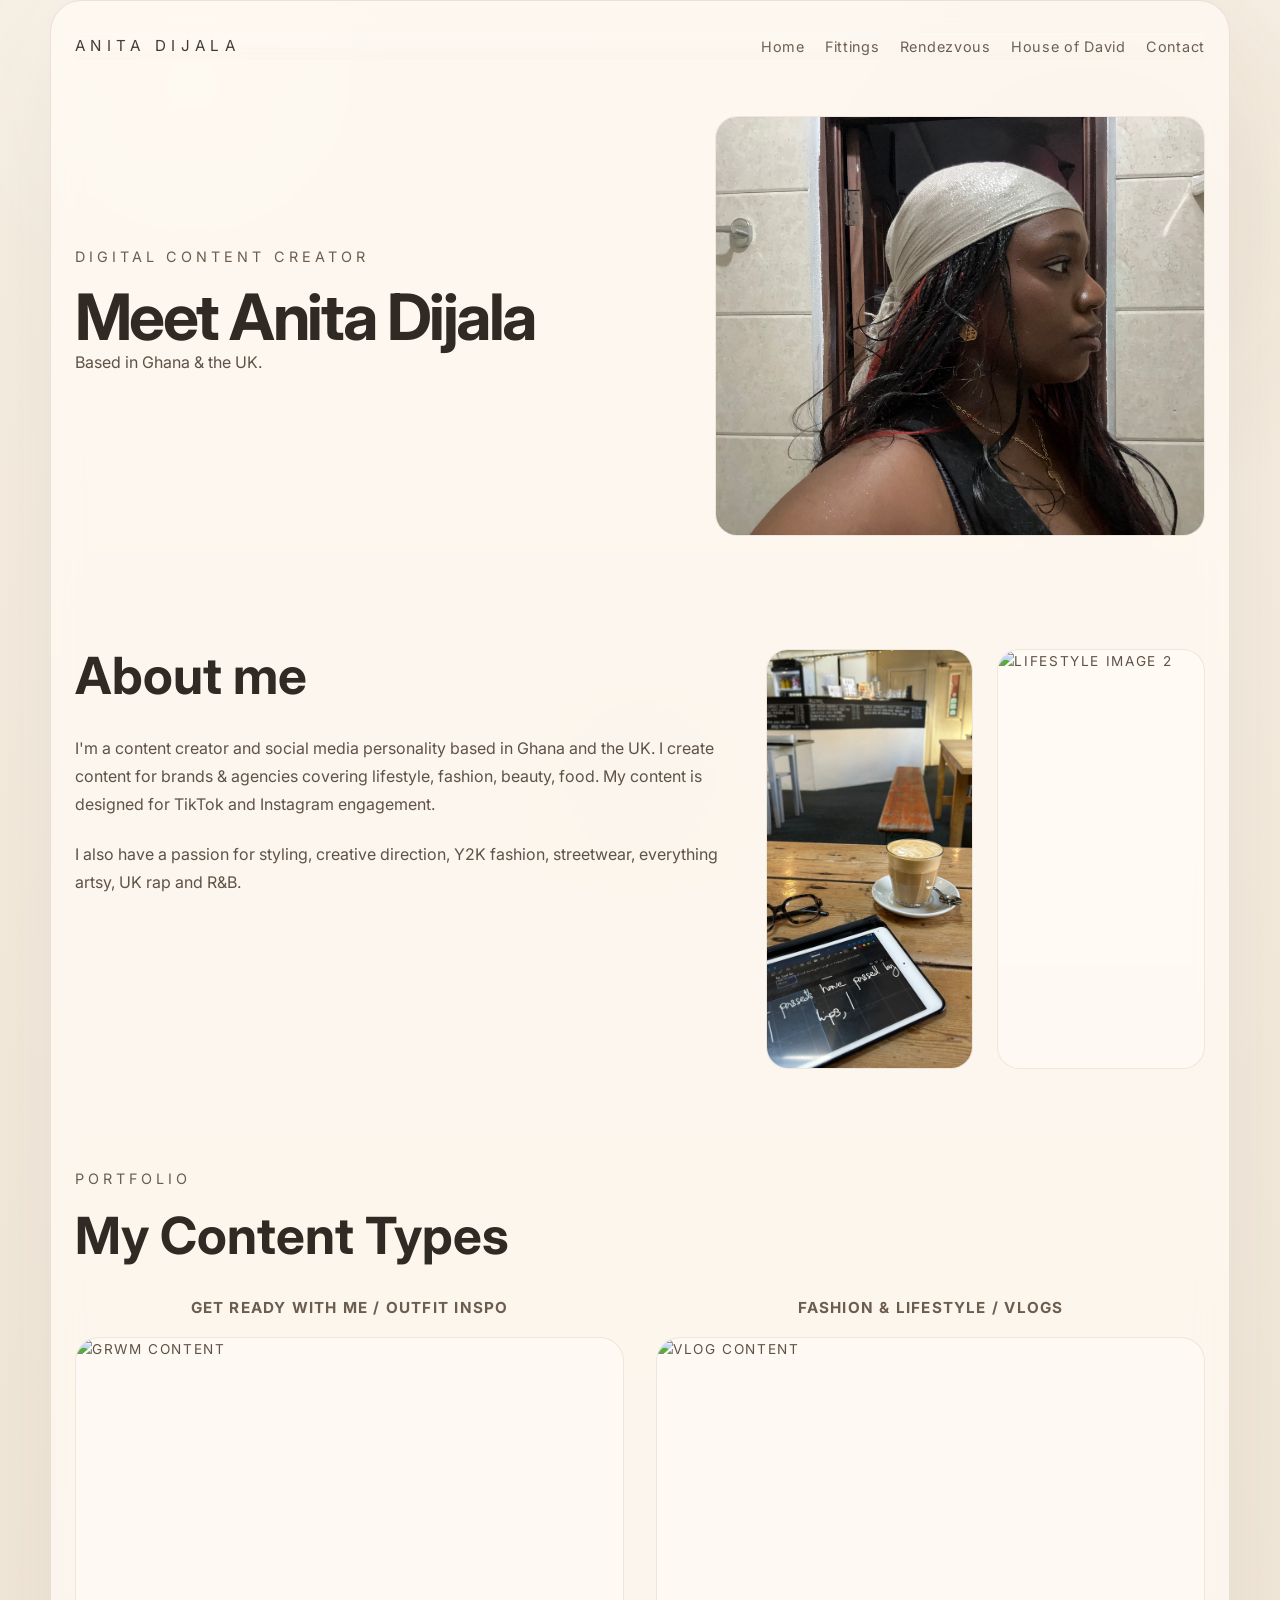
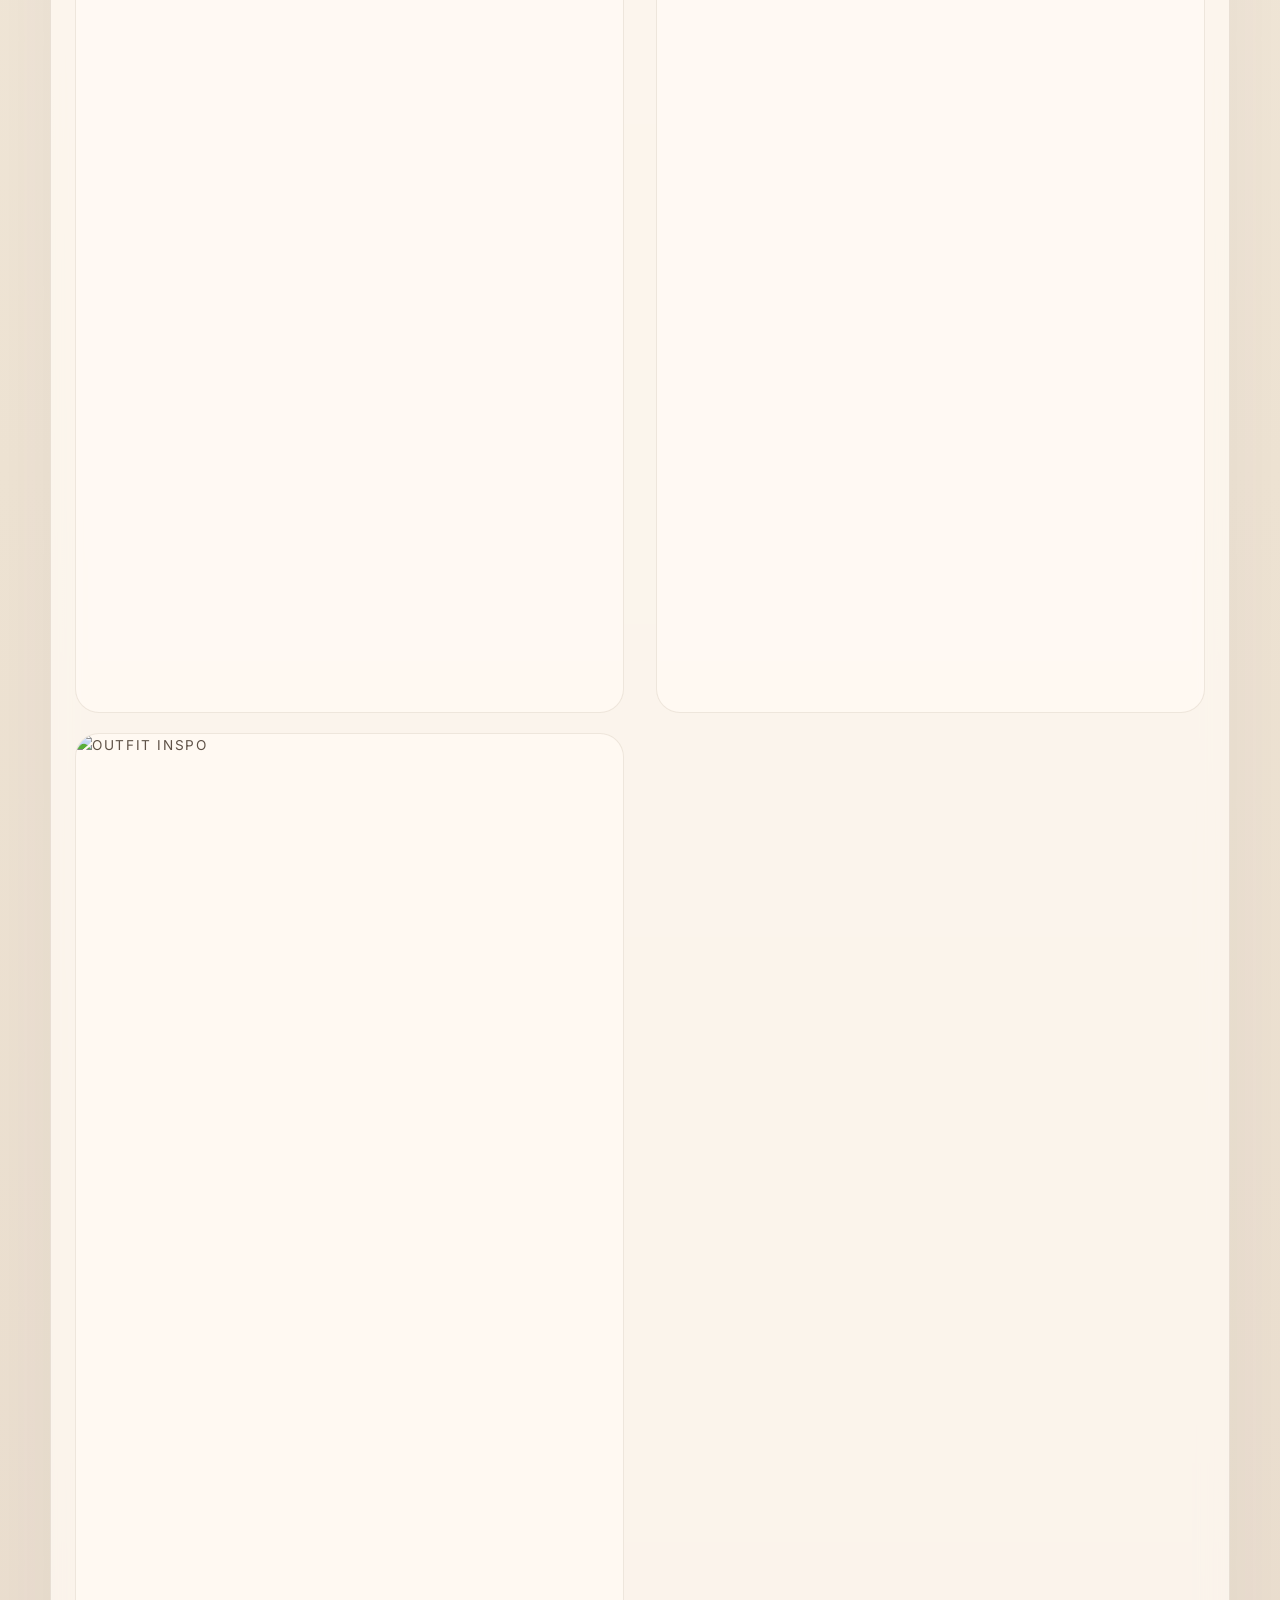
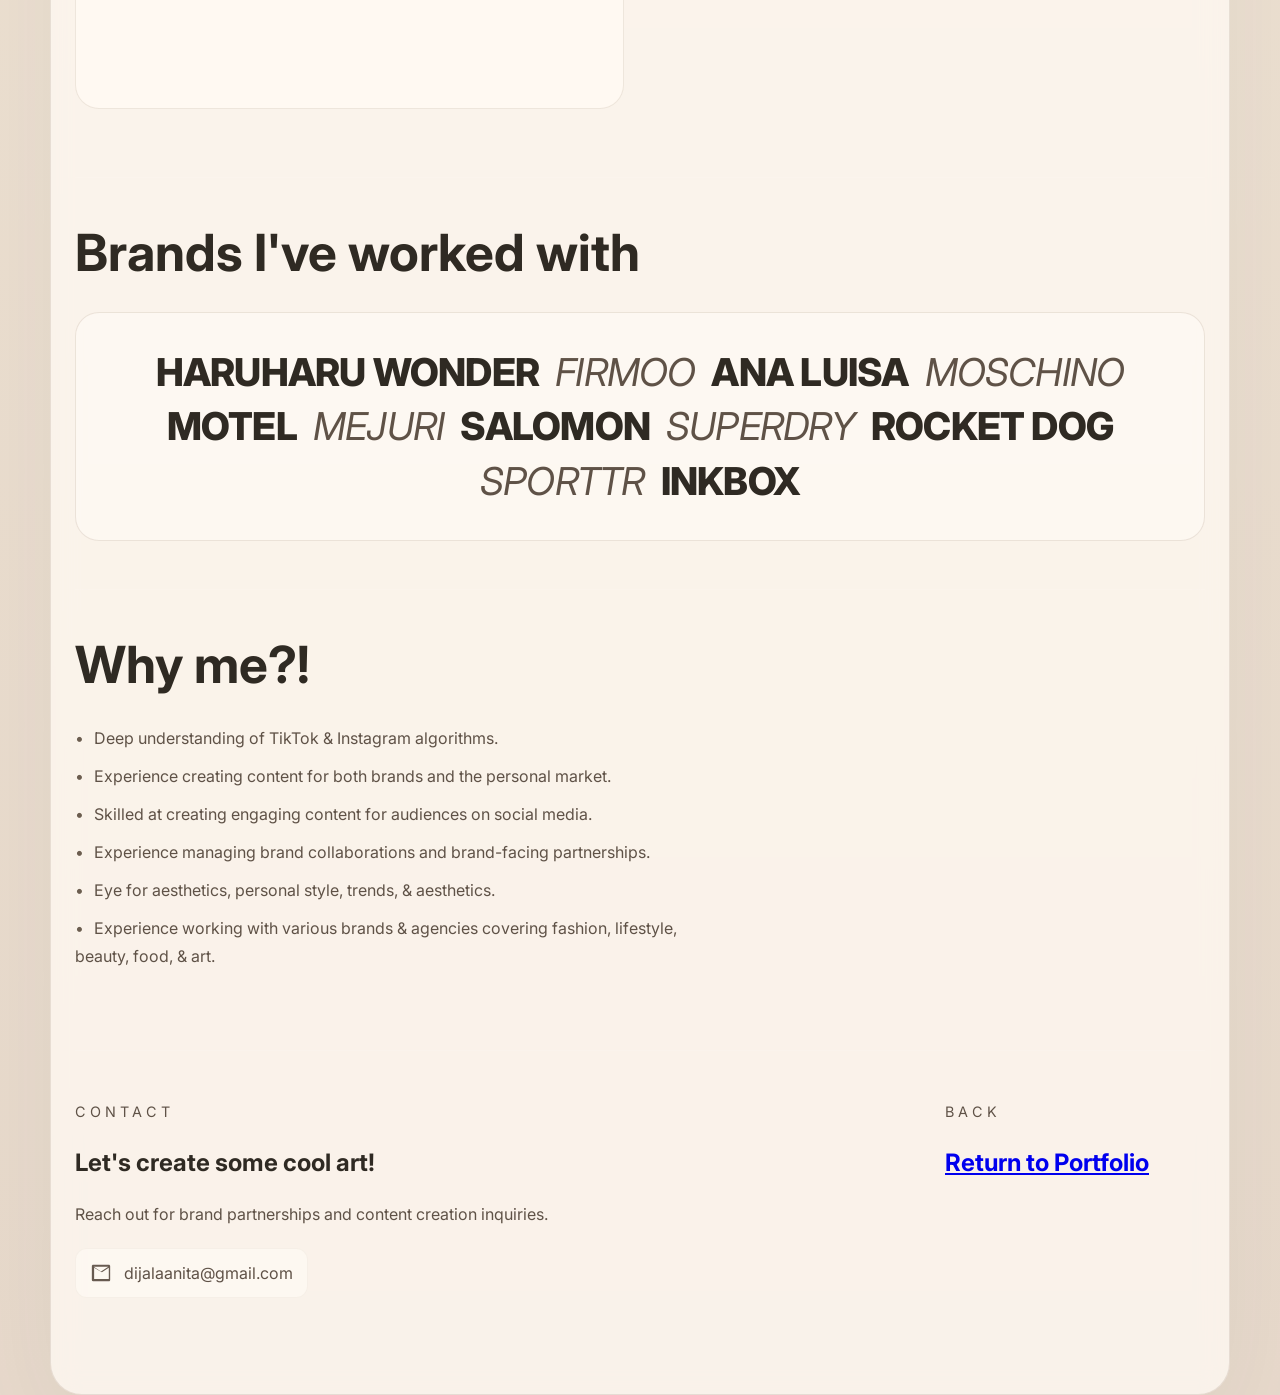
==== media-kit.html @ 5cb5c398 "new stuff" ====
<!DOCTYPE html>
<html lang="en">
<head>
  <meta charset="UTF-8" />
  <meta name="viewport" content="width=device-width, initial-scale=1.0" />
  <title>Media Kit | Anita Dijala</title>
  <link rel="preconnect" href="https://fonts.googleapis.com" />
  <link rel="preconnect" href="https://fonts.gstatic.com" crossorigin />
  <link href="https://fonts.googleapis.com/css2?family=Inter:wght@400;500;600;700;800;900&display=swap" rel="stylesheet" />
  <link rel="stylesheet" href="styles.css" />
</head>
<body>
  <div class="page-shell">
    <header class="site-header">
      <div class="brand">ANITA DIJALA</div>
      <nav class="site-nav">
        <a href="index.html">Home</a>
        <a href="fittings.html">Fittings</a>
        <a href="rendezvous.html">Rendezvous</a>
        <a href="house-of-david.html">House of David</a>
        <a href="#contact">Contact</a>
      </nav>
    </header>

    <main>
      <!-- HERO & PROFILE -->
      <section class="hero-section" id="home">
        <div class="hero-copy">
          <p class="eyebrow">Digital Content Creator</p>
          <h1>Meet Anita Dijala</h1>
          <p class="hero-text">Based in Ghana & the UK.</p>
        </div>
        <div class="hero-visual">
          <div class="visual-card">
            <!-- PLACEHOLDER 1: The main profile headshot from the top right of your media kit -->
            <img src="IMG_0271.JPG" alt="Anita Dijala Profile" />
          </div>
        </div>
      </section>

      <!-- ABOUT ME -->
      <section class="section-block" id="about">
        <div class="project-grid">
          <div class="project-copy">
            <div class="section-heading">
              <h2>About me</h2>
            </div>
            <p>I'm a content creator and social media personality based in Ghana and the UK. I create content for brands & agencies covering lifestyle, fashion, beauty, food. My content is designed for TikTok and Instagram engagement.</p>
            <p>I also have a passion for styling, creative direction, Y2K fashion, streetwear, everything artsy, UK rap and R&B.</p>
          </div>
          <div class="visual-row">
            <!-- PLACEHOLDER 2: The two lifestyle/cafe images from the "About me" section -->
            <div class="visual-card"><img src="IMG_0151.JPG" alt="Lifestyle image 1" /></div>
            <div class="visual-card"><img src="IMG_0615.JPG" alt="Lifestyle image 2" /></div>
          </div>
        </div>
      </section>

      <!-- CONTENT TYPES -->
      <section class="section-block" id="content-types">
        <div class="section-heading">
          <p class="eyebrow">Portfolio</p>
          <h2>My Content Types</h2>
        </div>
        
        <div class="content-grid">
          <div class="content-column">
            <h4>Get Ready With Me / Outfit Inspo</h4>
            <!-- PLACEHOLDER 3: TikTok/IG screenshots of GRWM and Outfit content -->
            <div class="visual-card phone-mockup"><img src="IMG_6099.JPG" alt="GRWM Content" /></div>
            <div class="visual-card phone-mockup"><img src="IMG_6100.JPG" alt="Outfit Inspo" /></div>
          </div>
          <div class="content-column">
            <h4>Fashion & Lifestyle / Vlogs</h4>
            <!-- PLACEHOLDER 4: Screenshots of Vlogs and Lifestyle content -->
            <div class="visual-card phone-mockup"><img src="IMG_6098.JPG" alt="Vlog Content" /></div>
          </div>
        </div>
      </section>

      <!-- BRANDS MARQUEE -->
      <section class="section-block" id="brands">
        <div class="section-heading">
          <h2>Brands I've worked with</h2>
        </div>
        <div class="brands-container">
          <span class="brand-tag">haruharu wonder</span>
          <span class="brand-tag">FIRMOO</span>
          <span class="brand-tag">ana luisa</span>
          <span class="brand-tag">MOSCHINO</span>
          <span class="brand-tag">MOTEL</span>
          <span class="brand-tag">MEJURI</span>
          <span class="brand-tag">SALOMON</span>
          <span class="brand-tag">SUPERDRY</span>
          <span class="brand-tag">ROCKET DOG</span>
          <span class="brand-tag">SPORTTR</span>
          <span class="brand-tag">INKBOX</span>
        </div>
      </section>

      <!-- WHY ME -->
      <section class="section-block" id="why-me">
        <div class="project-grid">
          <div class="project-copy">
            <div class="section-heading">
              <h2>Why me?!</h2>
            </div>
            <div class="project-block">
              <ul class="asset-list">
                <li>Deep understanding of TikTok & Instagram algorithms.</li>
                <li>Experience creating content for both brands and the personal market.</li>
                <li>Skilled at creating engaging content for audiences on social media.</li>
                <li>Experience managing brand collaborations and brand-facing partnerships.</li>
                <li>Eye for aesthetics, personal style, trends, & aesthetics.</li>
                <li>Experience working with various brands & agencies covering fashion, lifestyle, beauty, food, & art.</li>
              </ul>
            </div>
          </div>
        </div>
      </section>
    </main>

    <!-- FOOTER -->
    <footer class="site-footer" id="contact">
      <div class="footer-left">
        <p class="eyebrow">Contact</p>
        <h2>Let's create some cool art!</h2>
        <p>Reach out for brand partnerships and content creation inquiries.</p>
        <div class="contact-links">
          <a class="contact-item" href="mailto:dijalaanita@gmail.com">
            <svg viewBox="0 0 24 24" aria-hidden="true" focusable="false"><path d="M2 4.5C2 3.6716 2.6716 3 3.5 3h17c.8284 0 1.5.6716 1.5 1.5v15c0 .8284-.6716 1.5-1.5 1.5h-17A1.5 1.5 0 0 1 2 19.5v-15zM4.06 5.25 12 10.3l7.94-5.05H4.06zM20.5 18.5V6.4l-7.06 4.5a1 1 0 0 1-1.04 0L4.5 6.4v12.1h16z"/></svg>
            <span>dijalaanita@gmail.com</span>
          </a>
        </div>
      </div>
      <div class="footer-right">
        <p class="eyebrow">Back</p>
        <h2><a href="index.html">Return to Portfolio</a></h2>
      </div>
    </footer>
  </div>
</body>
</html>
---- styles.css ----
:root {
  color-scheme: light;
  color: #2f2a23;
  background: linear-gradient(180deg, #f7efe4 0%, #f0e5d6 50%, #e9ddcf 100%);
  font-family: 'Inter', sans-serif;
  font-weight: 400;
  line-height: 1.75;
  font-size: 16px;
}

* {
  box-sizing: border-box;
}

html {
  scroll-behavior: smooth;
}

body {
  margin: 0;
  min-height: 100vh;
  position: relative;
  background: linear-gradient(180deg, #f7efe4 0%, #f0e5d6 45%, #e8dacd 100%);
  overflow-x: hidden;
}

body::before {
  content: '';
  position: fixed;
  inset: 0;
  background: radial-gradient(circle at 15% 10%, rgba(255, 255, 245, 0.45), transparent 18%),
              radial-gradient(circle at 85% 25%, rgba(214, 190, 163, 0.24), transparent 24%),
              radial-gradient(circle at 50% 85%, rgba(231, 215, 197, 0.20), transparent 18%);
  pointer-events: none;
  opacity: 0.95;
  animation: moveBackground 20s ease infinite alternate;
}

@keyframes moveBackground {
  from { transform: translate3d(0, 0, 0); }
  to { transform: translate3d(14px, -10px, 0); }
}

.page-shell {
  max-width: 1180px;
  margin: 0 auto;
  padding: 32px 24px 48px;
  background: rgba(255, 250, 243, 0.75);
  border: 1px solid rgba(128, 108, 90, 0.16);
  box-shadow: 0 40px 120px rgba(79, 59, 41, 0.08);
  backdrop-filter: blur(14px);
  border-radius: 32px;
}

.site-header {
  position: relative;
  display: flex;
  justify-content: space-between;
  align-items: center;
  gap: 24px;
  margin-bottom: 56px;
}

.site-header::before {
  content: '';
  position: absolute;
  inset: 0;
  pointer-events: none;
  background: linear-gradient(180deg, rgba(255,255,255,0.12), rgba(224, 208, 188, 0.05));
}

.brand {
  font-size: 0.95rem;
  letter-spacing: 0.35em;
  text-transform: uppercase;
}

.site-nav {
  display: flex;
  gap: 20px;
  flex-wrap: wrap;
}

.site-nav a {
  color: #5f5247;
  text-decoration: none;
  font-size: 0.9rem;
  letter-spacing: 0.05em;
}

.hero-section {
  display: grid;
  grid-template-columns: minmax(0, 1.1fr) minmax(280px, 0.9fr);
  gap: 40px;
  align-items: center;
  margin-bottom: 64px;
}

.hero-copy h1 {
  margin: 0;
  font-size: clamp(3rem, 5vw, 5rem);
  line-height: 0.95;
  letter-spacing: -0.04em;
}

.eyebrow {
  margin: 0 0 18px;
  color: #6b5d4f;
  font-size: 0.9rem;
  text-transform: uppercase;
  letter-spacing: 0.28em;
}

.hero-text {
  max-width: 680px;
  margin: 0 0 32px;
  color: #5f5247;
}

.hero-links {
  display: flex;
  gap: 16px;
  flex-wrap: wrap;
}

.button {
  display: inline-flex;
  align-items: center;
  justify-content: center;
  padding: 14px 24px;
  border: 1px solid rgba(118, 92, 68, 0.3);
  color: #2f2a23;
  text-decoration: none;
  font-weight: 600;
  letter-spacing: 0.05em;
  transition: background 0.25s ease, color 0.25s ease, transform 0.25s ease;
}

.project-link {
  display: block;
  color: inherit;
  text-decoration: none;
}

.project-link:hover .work-card {
  transform: translateY(-4px);
}

.button:hover,
.button:focus-visible {
  background: #e4d5c4;
  color: #2f2a23;
  transform: translateY(-2px);
}

.button-secondary {
  background: rgba(229, 209, 189, 0.25);
  color: #2f2a23;
}

.work-card,
.visual-card {
  transition: transform 0.35s ease, border-color 0.35s ease, background 0.35s ease, box-shadow 0.35s ease;
}

.work-card:hover,
.visual-card:hover {
  transform: translateY(-6px);
  border-color: rgba(139, 115, 88, 0.32);
  box-shadow: 0 24px 60px rgba(69, 49, 28, 0.12);
}

.site-nav a:hover,
.footer-links a:hover {
  color: #2f2a23;
  text-decoration: underline;
}

.hero-copy,
.site-header,
.section-heading,
.project-copy,
.footer-links {
  animation: fadeInUp 0.85s ease both;
}

@keyframes fadeInUp {
  from {
    opacity: 0;
    transform: translateY(20px);
  }
  to {
    opacity: 1;
    transform: translateY(0);
  }
}

.visual-card {
  min-height: 420px;
  border: 1px solid rgba(139, 115, 88, 0.15);
  background: rgba(255, 251, 245, 0.82);
  display: grid;
  place-items: center;
  overflow: hidden;
  border-radius: 22px;
  color: #5f5247;
  text-transform: uppercase;
  letter-spacing: 0.12em;
  font-size: 0.85rem;
  transition: transform 0.35s ease, border-color 0.35s ease, box-shadow 0.35s ease;
}

.visual-card img {
  width: 100%;
  height: 100%;
  object-fit: cover;
  display: block;
}

.section-block,
.project-section,
.site-footer {
  padding: 48px 0;
  border-top: 1px solid rgba(255, 255, 255, 0.08);
}

.section-heading,
.footer-content {
  max-width: 820px;
  margin-bottom: 32px;
}

.section-heading h2,
.footer-content h2 {
  margin: 0;
  font-size: clamp(2.1rem, 4vw, 3.4rem);
  line-height: 1.05;
}

.section-copy,
.project-copy p {
  color: #5f5247;
  margin: 0 0 22px;
}

.work-grid {
  display: grid;
  grid-template-columns: repeat(3, minmax(0, 1fr));
  gap: 24px;
}

.work-card {
  padding: 28px;
  border: 1px solid rgba(139, 115, 88, 0.16);
  background: rgba(255, 250, 245, 0.9);
}

.work-card h3 {
  margin: 0 0 12px;
  font-size: 1.4rem;
}

.work-card p,
.work-card span {
  color: #6b5d4f;
  display: block;
  margin-top: 12px;
}

.project-grid {
  display: grid;
  grid-template-columns: 1.2fr 0.8fr;
  gap: 32px;
  align-items: start;
}

.project-intro {
  margin-top: 0;
  color: #5f5247;
}

.project-block {
  margin: 32px 0;
}

.project-block h4 {
  margin: 0 0 14px;
  font-size: 1rem;
  letter-spacing: 0.08em;
  text-transform: uppercase;
}

.project-block p,
.project-block ul {
  margin: 0;
  color: #5f5247;
}

.project-block ul {
  list-style: none;
  padding: 0;
  display: grid;
  gap: 10px;
}

.project-block.two-column {
  display: grid;
  grid-template-columns: repeat(2, minmax(0, 1fr));
  gap: 24px;
}

.asset-list li::before {
  content: '•';
  margin-right: 10px;
  color: #6b5d4f;
}

.project-visuals {
  display: grid;
  gap: 18px;
}

.slideshow {
  position: relative;
  min-height: 520px;
  border-radius: 24px;
  overflow: hidden;
  border: 1px solid rgba(139, 115, 88, 0.18);
  background: rgba(255, 250, 245, 0.95);
}

.slides {
  position: relative;
  min-height: 520px;
}

.slide-item {
  position: absolute;
  inset: 0;
  opacity: 0;
  visibility: hidden;
  transition: opacity 0.45s ease, visibility 0.45s ease;
}

.slide-item.active {
  opacity: 1;
  visibility: visible;
}

.slide-item img {
  width: 100%;
  height: 100%;
  object-fit: cover;
  display: block;
}

.slide-btn {
  position: absolute;
  top: 50%;
  transform: translateY(-50%);
  width: 50px;
  height: 50px;
  border: none;
  border-radius: 50%;
  background: rgba(255, 250, 245, 0.9);
  color: #5f5247;
  font-size: 1.8rem;
  cursor: pointer;
  display: grid;
  place-items: center;
  box-shadow: 0 10px 24px rgba(79, 59, 41, 0.14);
  transition: transform 0.3s ease, background 0.3s ease;
}

.slide-btn:hover {
  transform: translateY(-50%) scale(1.05);
  background: rgba(218, 190, 156, 0.95);
}

.slide-btn.prev {
  left: 16px;
}

.slide-btn.next {
  right: 16px;
}

.project-visuals .tall {
  min-height: 320px;
}

.visual-row {
  display: grid;
  grid-template-columns: 1fr 1fr;
  gap: 24px;
}

.site-footer {
  display: flex;
  justify-content: space-between;
  align-items: flex-start;
  gap: 24px;
}

.footer-left {
  flex: 1 1 640px;
}

.footer-right {
  flex: 0 0 260px;
  color: #5f5247;
}

.contact-links {
  margin-top: 20px;
  display: flex;
  flex-direction: column;
  gap: 12px;
}

.contact-item {
  display: inline-flex;
  align-items: center;
  gap: 12px;
  text-decoration: none;
  color: #5f5247;
  padding: 10px 14px;
  border-radius: 12px;
  transition: background 0.18s ease, transform 0.12s ease, color 0.12s ease;
  background: rgba(255, 250, 245, 0.6);
  border: 1px solid rgba(139,115,88,0.06);
  width: fit-content;
}

.contact-item svg {
  width: 22px;
  height: 22px;
  flex-shrink: 0;
  fill: currentColor;
  opacity: 0.95;
}

.contact-item:hover {
  background: rgba(226, 201, 165, 0.14);
  color: #2f2a23;
  transform: translateY(-3px);
}

.site-footer h2 {
  margin: 12px 0 16px;
}

.site-footer p {
  color: #5f5247;
  max-width: 520px;
}

.footer-links {
  display: flex;
  flex-direction: column;
  gap: 18px;
}

.footer-links a {
  color: #5f5247;
  text-decoration: none;
  font-weight: 600;
}

@media (max-width: 960px) {
  .hero-section,
  .project-grid,
  .visual-row,
  .work-grid,
  .site-footer {
    grid-template-columns: 1fr;
  }
  .hero-section {
    gap: 28px;
  }
  .site-header {
    flex-direction: column;
    align-items: flex-start;
  }
}

@media (max-width: 640px) {
  .page-shell {
    padding: 24px 18px 32px;
  }
  .hero-copy h1 {
    font-size: 2.6rem;
  }
  .button {
    width: 100%;
  }
}

/* --- MEDIA KIT STYLES --- */
.content-grid {
  display: grid;
  grid-template-columns: repeat(auto-fit, minmax(250px, 1fr));
  gap: 32px;
  margin-top: 32px;
}

.content-column h4 {
  margin: 0 0 16px;
  font-size: 0.95rem;
  text-transform: uppercase;
  letter-spacing: 0.08em;
  color: #6b5d4f;
  text-align: center;
}

.phone-mockup {
  aspect-ratio: 9/16;
  border-radius: 24px;
  margin-bottom: 20px;
}

.brands-container {
  display: flex;
  flex-wrap: wrap;
  gap: 16px;
  justify-content: center;
  padding: 40px;
  background: rgba(255, 250, 245, 0.6);
  border: 1px solid rgba(139, 115, 88, 0.16);
  border-radius: 24px;
}

.brand-tag {
  font-size: clamp(1.2rem, 3vw, 2.5rem);
  font-weight: 800;
  color: #2f2a23;
  text-transform: uppercase;
  letter-spacing: -0.02em;
  line-height: 1;
}

/* Add a bit of font variety to the brand tags for that collage look */
.brand-tag:nth-child(even) {
  font-weight: 400;
  font-style: italic;
  color: #5f5247;
}
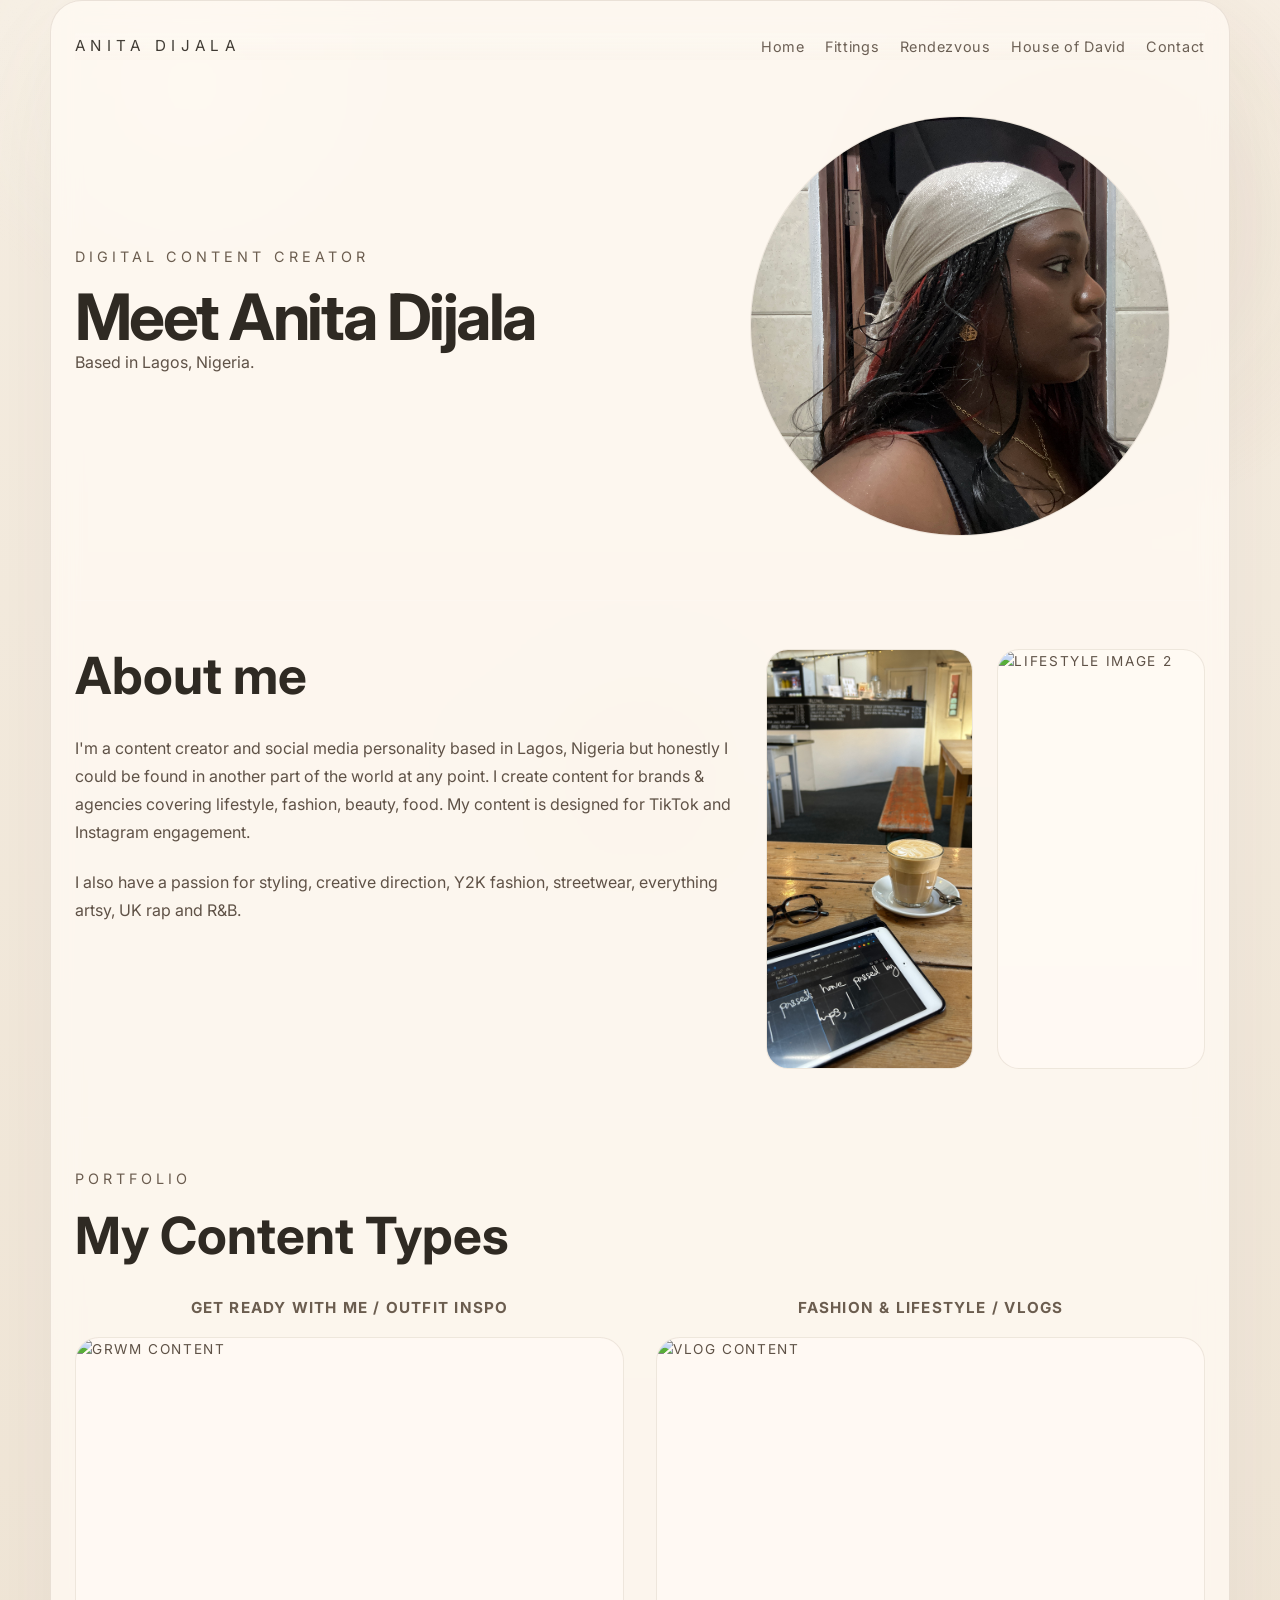
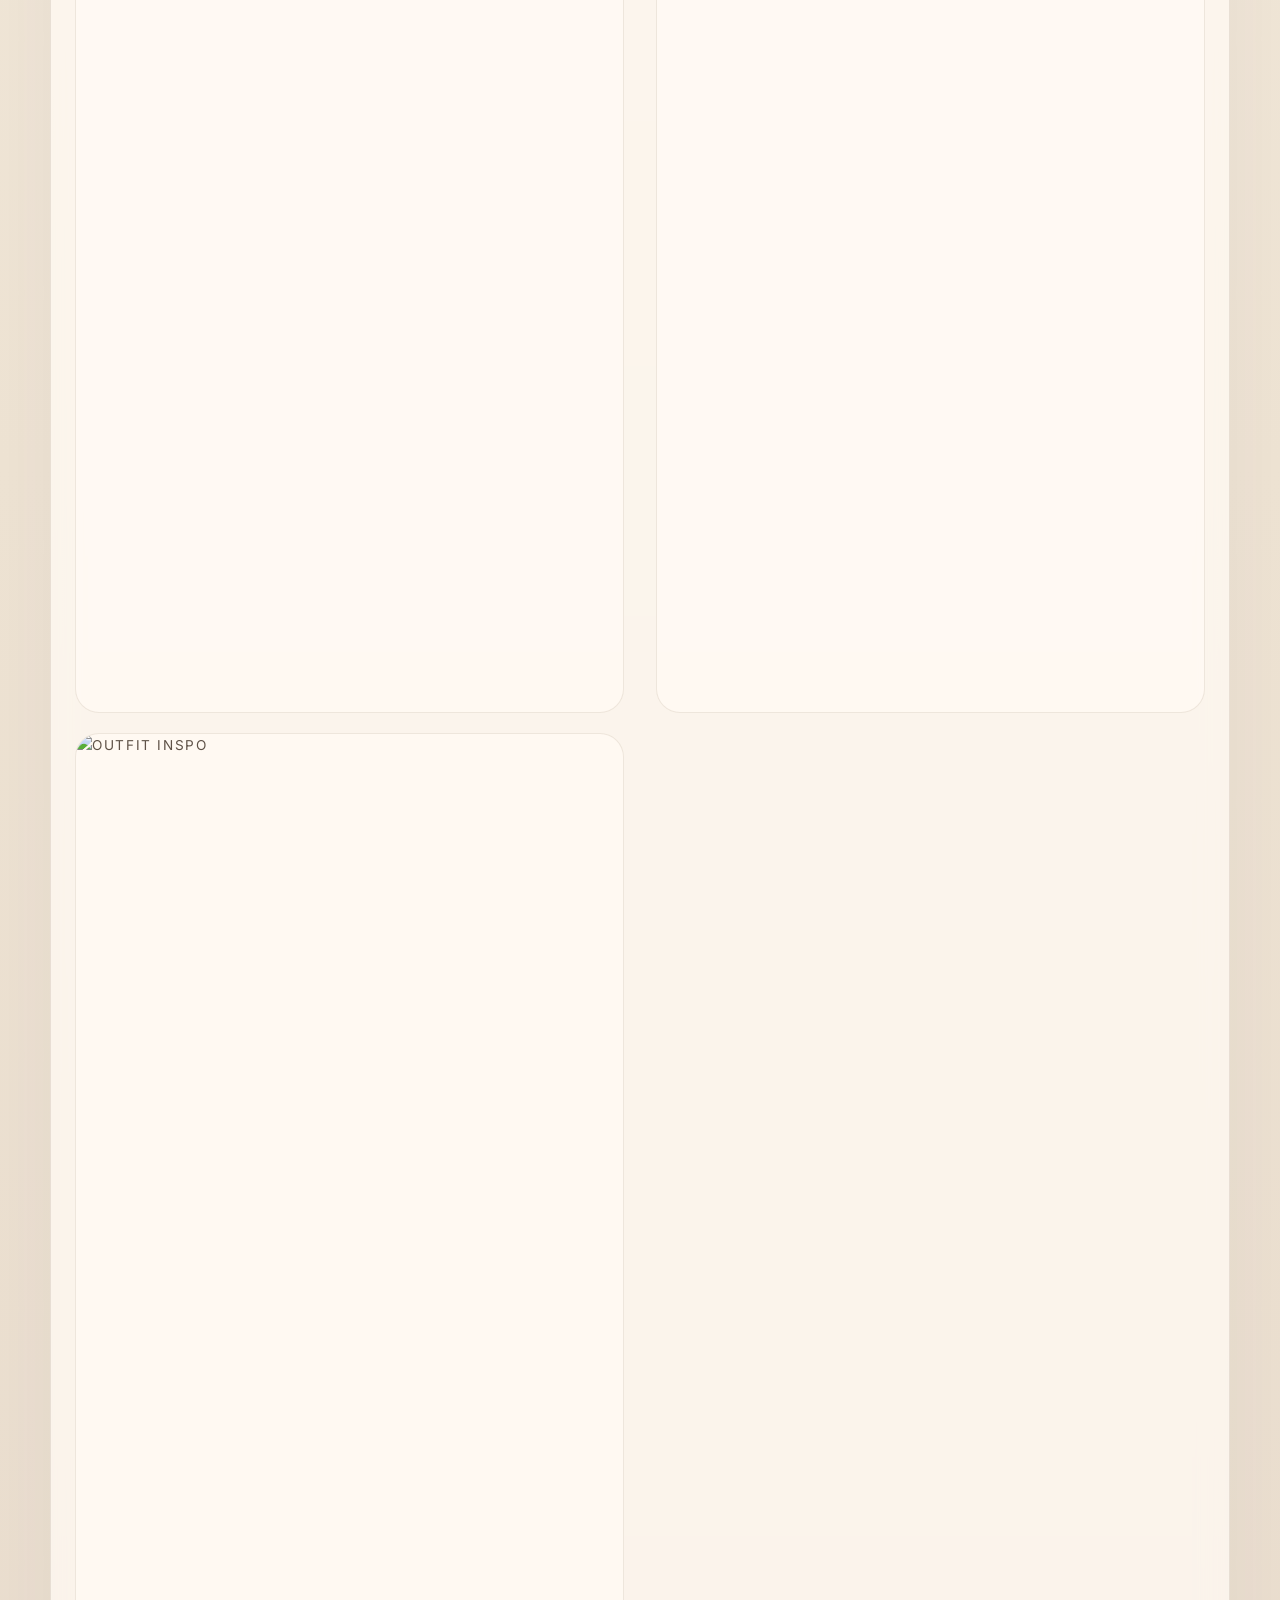
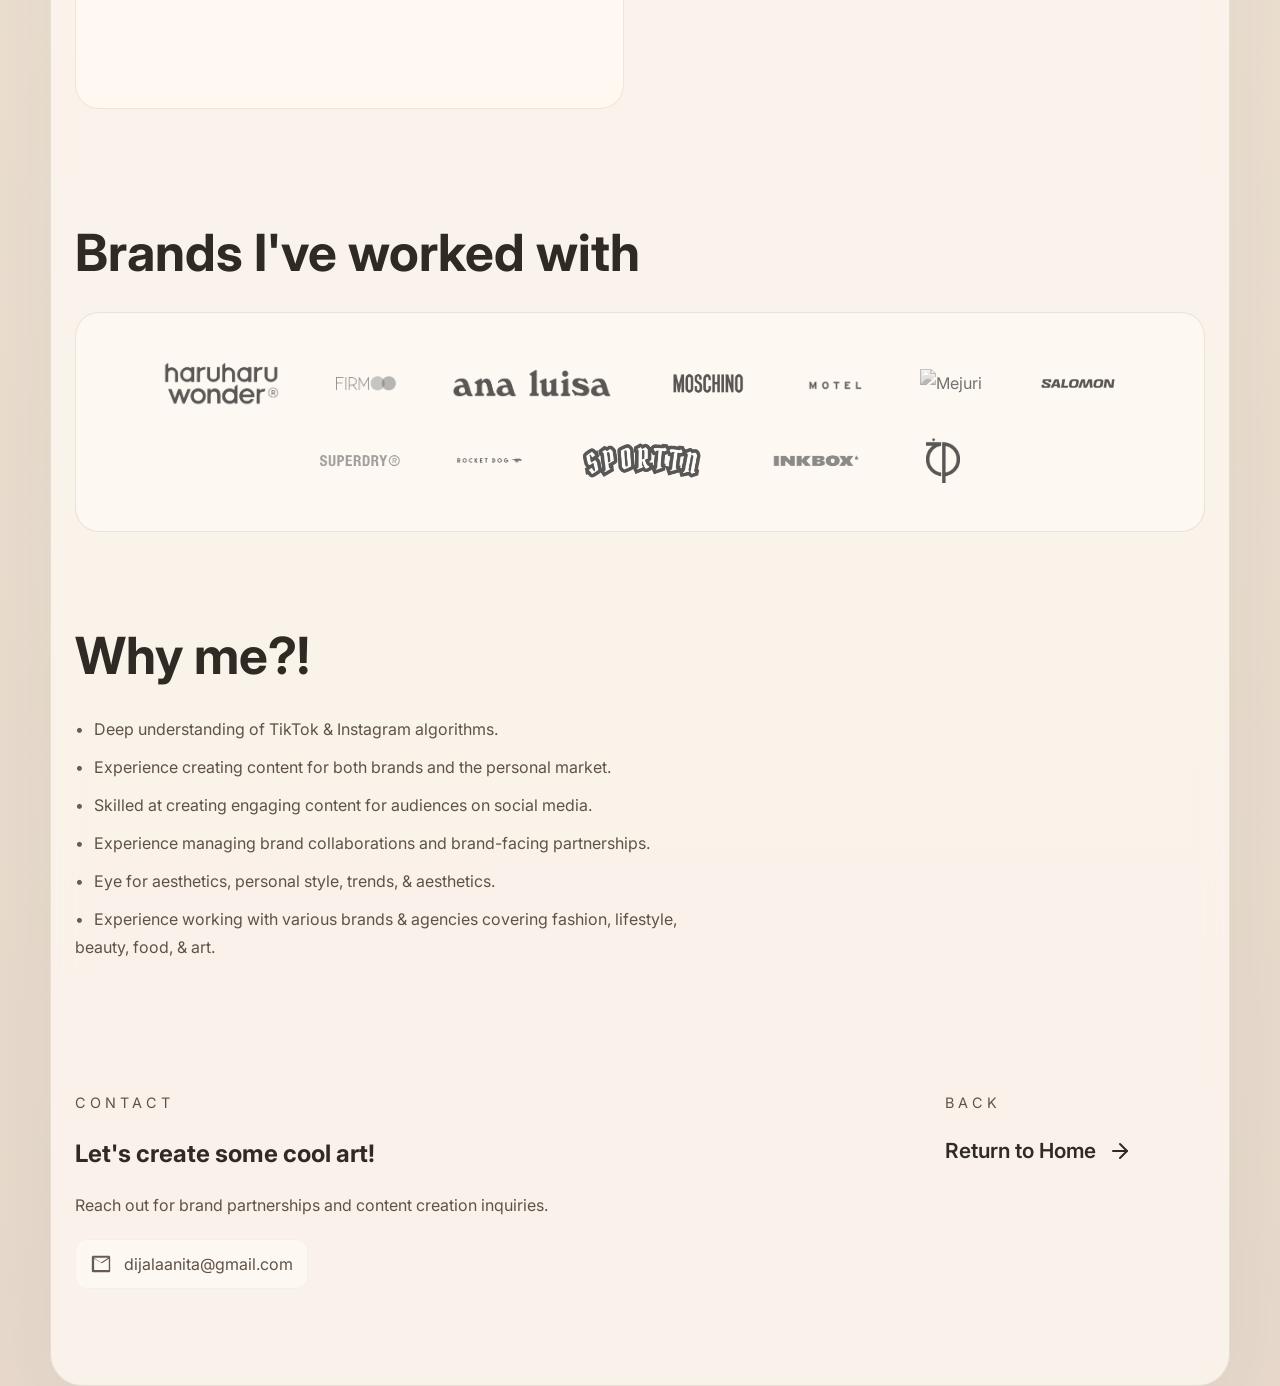
==== commit e653ca19: "newer" ====
--- a/media-kit.html
+++ b/media-kit.html
@@ -28,10 +28,10 @@
         <div class="hero-copy">
           <p class="eyebrow">Digital Content Creator</p>
           <h1>Meet Anita Dijala</h1>
-          <p class="hero-text">Based in Ghana & the UK.</p>
+          <p class="hero-text">Based in Lagos, Nigeria.</p>
         </div>
         <div class="hero-visual">
-          <div class="visual-card">
+          <div class="visual-card profile-circle">
             <!-- PLACEHOLDER 1: The main profile headshot from the top right of your media kit -->
             <img src="IMG_0271.JPG" alt="Anita Dijala Profile" />
           </div>
@@ -45,7 +45,7 @@
             <div class="section-heading">
               <h2>About me</h2>
             </div>
-            <p>I'm a content creator and social media personality based in Ghana and the UK. I create content for brands & agencies covering lifestyle, fashion, beauty, food. My content is designed for TikTok and Instagram engagement.</p>
+            <p>I'm a content creator and social media personality based in Lagos, Nigeria but honestly I could be found in another part of the world at any point. I create content for brands & agencies covering lifestyle, fashion, beauty, food. My content is designed for TikTok and Instagram engagement.</p>
             <p>I also have a passion for styling, creative direction, Y2K fashion, streetwear, everything artsy, UK rap and R&B.</p>
           </div>
           <div class="visual-row">
@@ -84,17 +84,19 @@
           <h2>Brands I've worked with</h2>
         </div>
         <div class="brands-container">
-          <span class="brand-tag">haruharu wonder</span>
-          <span class="brand-tag">FIRMOO</span>
-          <span class="brand-tag">ana luisa</span>
-          <span class="brand-tag">MOSCHINO</span>
-          <span class="brand-tag">MOTEL</span>
-          <span class="brand-tag">MEJURI</span>
-          <span class="brand-tag">SALOMON</span>
-          <span class="brand-tag">SUPERDRY</span>
-          <span class="brand-tag">ROCKET DOG</span>
-          <span class="brand-tag">SPORTTR</span>
-          <span class="brand-tag">INKBOX</span>
+          <!-- LOGO PLACEHOLDERS -->
+          <img src="IMG_4626.webp" alt="Haruharu Wonder" class="brand-logo" />
+          <img src="IMG_4630.webp" alt="FIRMOO" class="brand-logo" />
+          <img src="IMG_4629.png" alt="Ana Luisa" class="brand-logo" />
+          <img src="40DC8D34-AB48-4619-B444-0A5CC9B9FF35_L0_001-2025-10-23, 3_43_23 PM.png" alt="Moschino" class="brand-logo" />
+          <img src="IMG_4622.webp" alt="Motel" class="brand-logo" />
+          <img src="IMG_4621.webp" alt="Mejuri" class="brand-logo" />
+          <img src="IMG_4615.png" alt="Salomon" class="brand-logo" />
+          <img src="CB5D2F7A-D477-49D7-A1CE-CCCB8D6F5206_L0_001-2025-10-23, 3_42_48 PM.png" alt="Superdry" class="brand-logo" />
+          <img src="5BD55637-5354-4FE4-A899-8B6B565A0A5D_L0_001-2025-10-23, 3_43_06 PM.webp" alt="Rocket Dog" class="brand-logo" />
+          <img src="IMG_4628.webp" alt="Sporttn" class="brand-logo" />
+          <img src="Artboard+1+copy+9.png.webp" alt="Inkbox" class="brand-logo" />
+          <img src="IMG_4627.webp" alt="Kushposh" class="brand-logo" />
         </div>
       </section>
 
@@ -135,7 +137,13 @@
       </div>
       <div class="footer-right">
         <p class="eyebrow">Back</p>
-        <h2><a href="index.html">Return to Portfolio</a></h2>
+        <a href="index.html" class="return-link">
+          Return to Home
+          <svg viewBox="0 0 24 24" width="24" height="24" stroke="currentColor" stroke-width="2" fill="none" stroke-linecap="round" stroke-linejoin="round">
+            <line x1="5" y1="12" x2="19" y2="12"></line>
+            <polyline points="12 5 19 12 12 19"></polyline>
+          </svg>
+        </a>
       </div>
     </footer>
   </div>
--- a/styles.css
+++ b/styles.css
@@ -519,29 +519,77 @@
   margin-bottom: 20px;
 }
 
+/* Floating Profile Circle */
+.profile-circle {
+  border-radius: 50%;
+  aspect-ratio: 1 / 1;
+  width: 100%;
+  max-width: 420px;
+  margin: 0 auto;
+  animation: floatProfile 5s ease-in-out infinite;
+}
+
+/* Overriding the default hover transform for the profile circle so it doesn't interrupt the float */
+.profile-circle:hover {
+  transform: none; 
+}
+
+@keyframes floatProfile {
+  0% { transform: translateY(0px); }
+  50% { 
+    transform: translateY(-20px); 
+    box-shadow: 0 35px 65px rgba(79, 59, 41, 0.15); 
+  }
+  100% { transform: translateY(0px); }
+}
+
+/* Brand Logos Container */
 .brands-container {
   display: flex;
   flex-wrap: wrap;
-  gap: 16px;
+  gap: 32px 56px;
   justify-content: center;
-  padding: 40px;
+  align-items: center;
+  padding: 48px;
   background: rgba(255, 250, 245, 0.6);
   border: 1px solid rgba(139, 115, 88, 0.16);
   border-radius: 24px;
 }
 
-.brand-tag {
-  font-size: clamp(1.2rem, 3vw, 2.5rem);
-  font-weight: 800;
-  color: #2f2a23;
-  text-transform: uppercase;
-  letter-spacing: -0.02em;
-  line-height: 1;
-}
-
-/* Add a bit of font variety to the brand tags for that collage look */
-.brand-tag:nth-child(even) {
-  font-weight: 400;
-  font-style: italic;
-  color: #5f5247;
+/* Aesthetic Brand Logos */
+.brand-logo {
+  max-height: 45px;
+  max-width: 160px;
+  object-fit: contain;
+  filter: grayscale(100%) opacity(0.65);
+  transition: filter 0.4s ease, transform 0.4s ease;
+}
+
+.brand-logo:hover {
+  filter: grayscale(0%) opacity(1);
+  transform: scale(1.08);
+}
+
+/* Aesthetic Return Link */
+.return-link {
+  display: inline-flex;
+  align-items: center;
+  gap: 12px;
+  font-size: 1.3rem;
+  font-weight: 600;
+  color: #2f2a23;
+  text-decoration: none;
+  padding-bottom: 4px;
+  transition: gap 0.3s ease, color 0.3s ease;
+  border-bottom: 2px solid transparent;
+}
+
+.return-link svg {
+  transition: transform 0.3s ease;
+}
+
+.return-link:hover {
+  color: #5f5247;
+  gap: 20px; /* Pushes the arrow out nicely on hover */
+  border-bottom: 2px solid rgba(139, 115, 88, 0.3);
 }
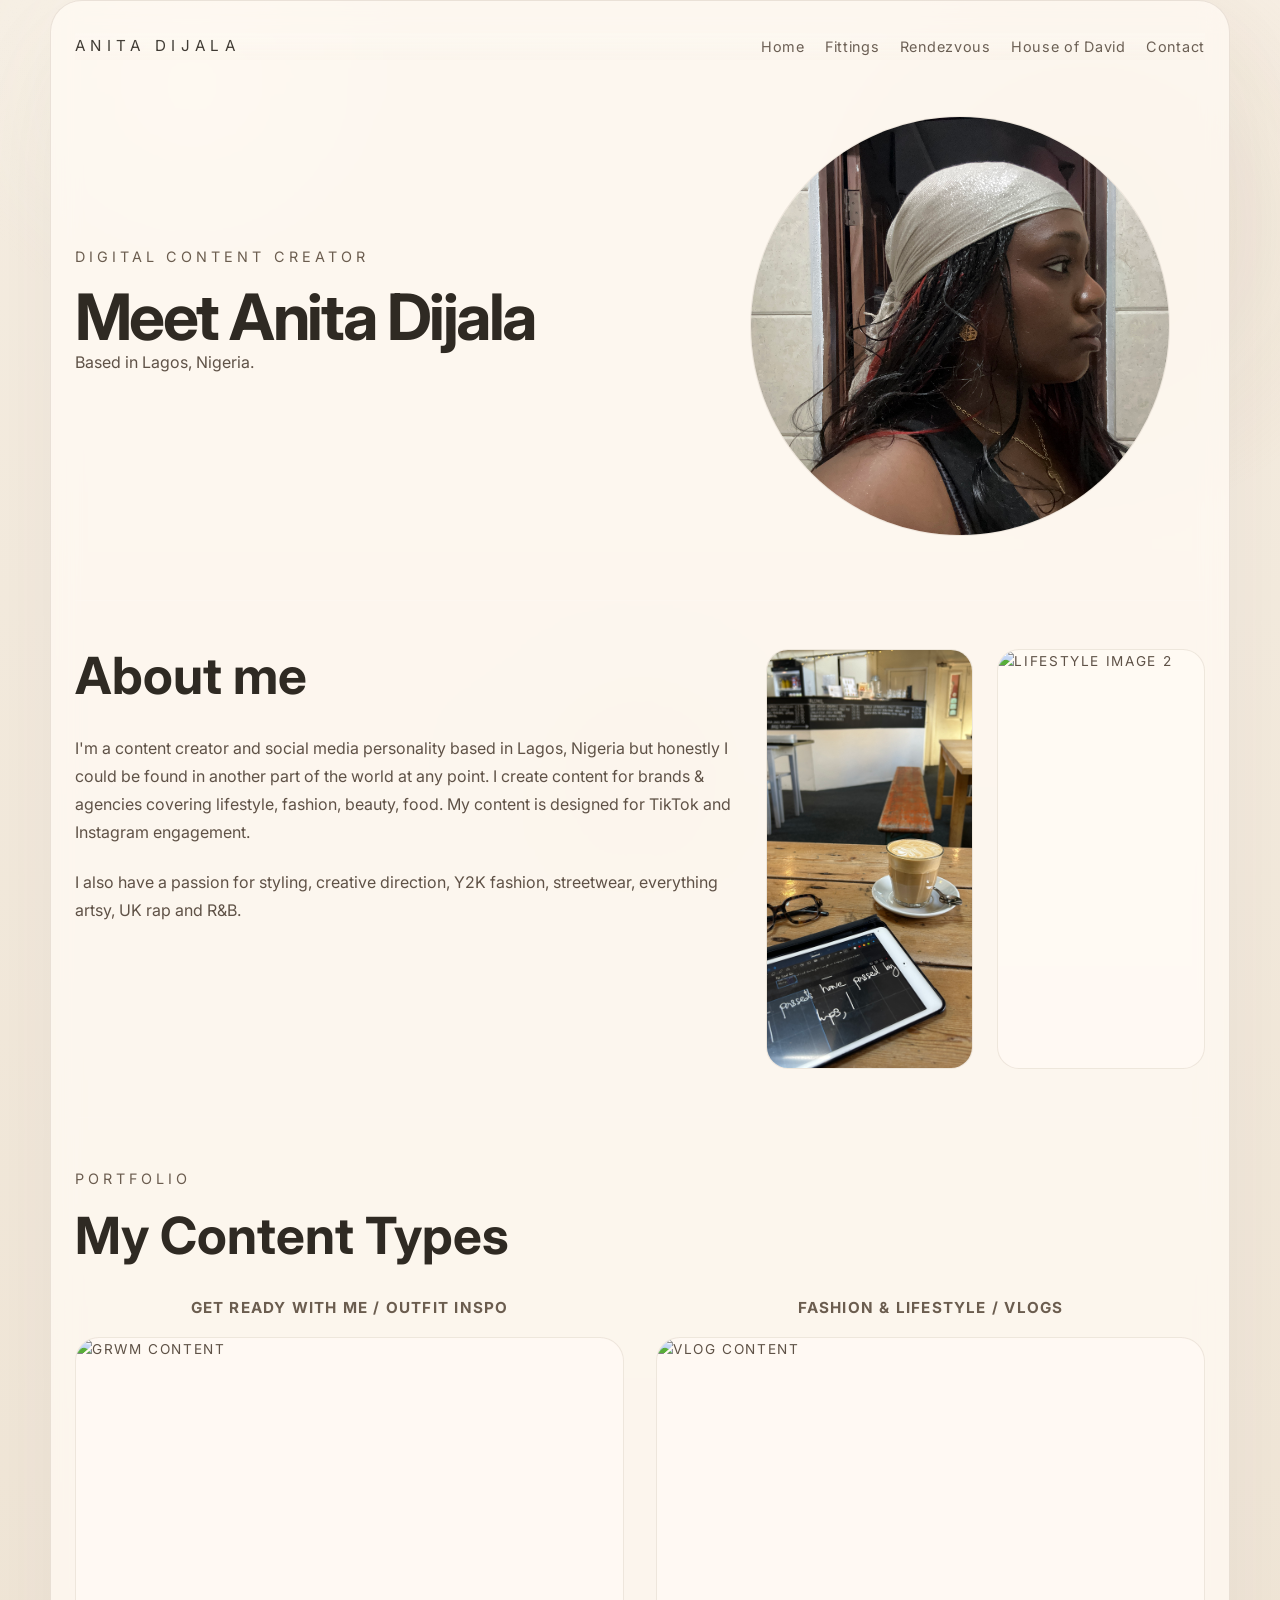
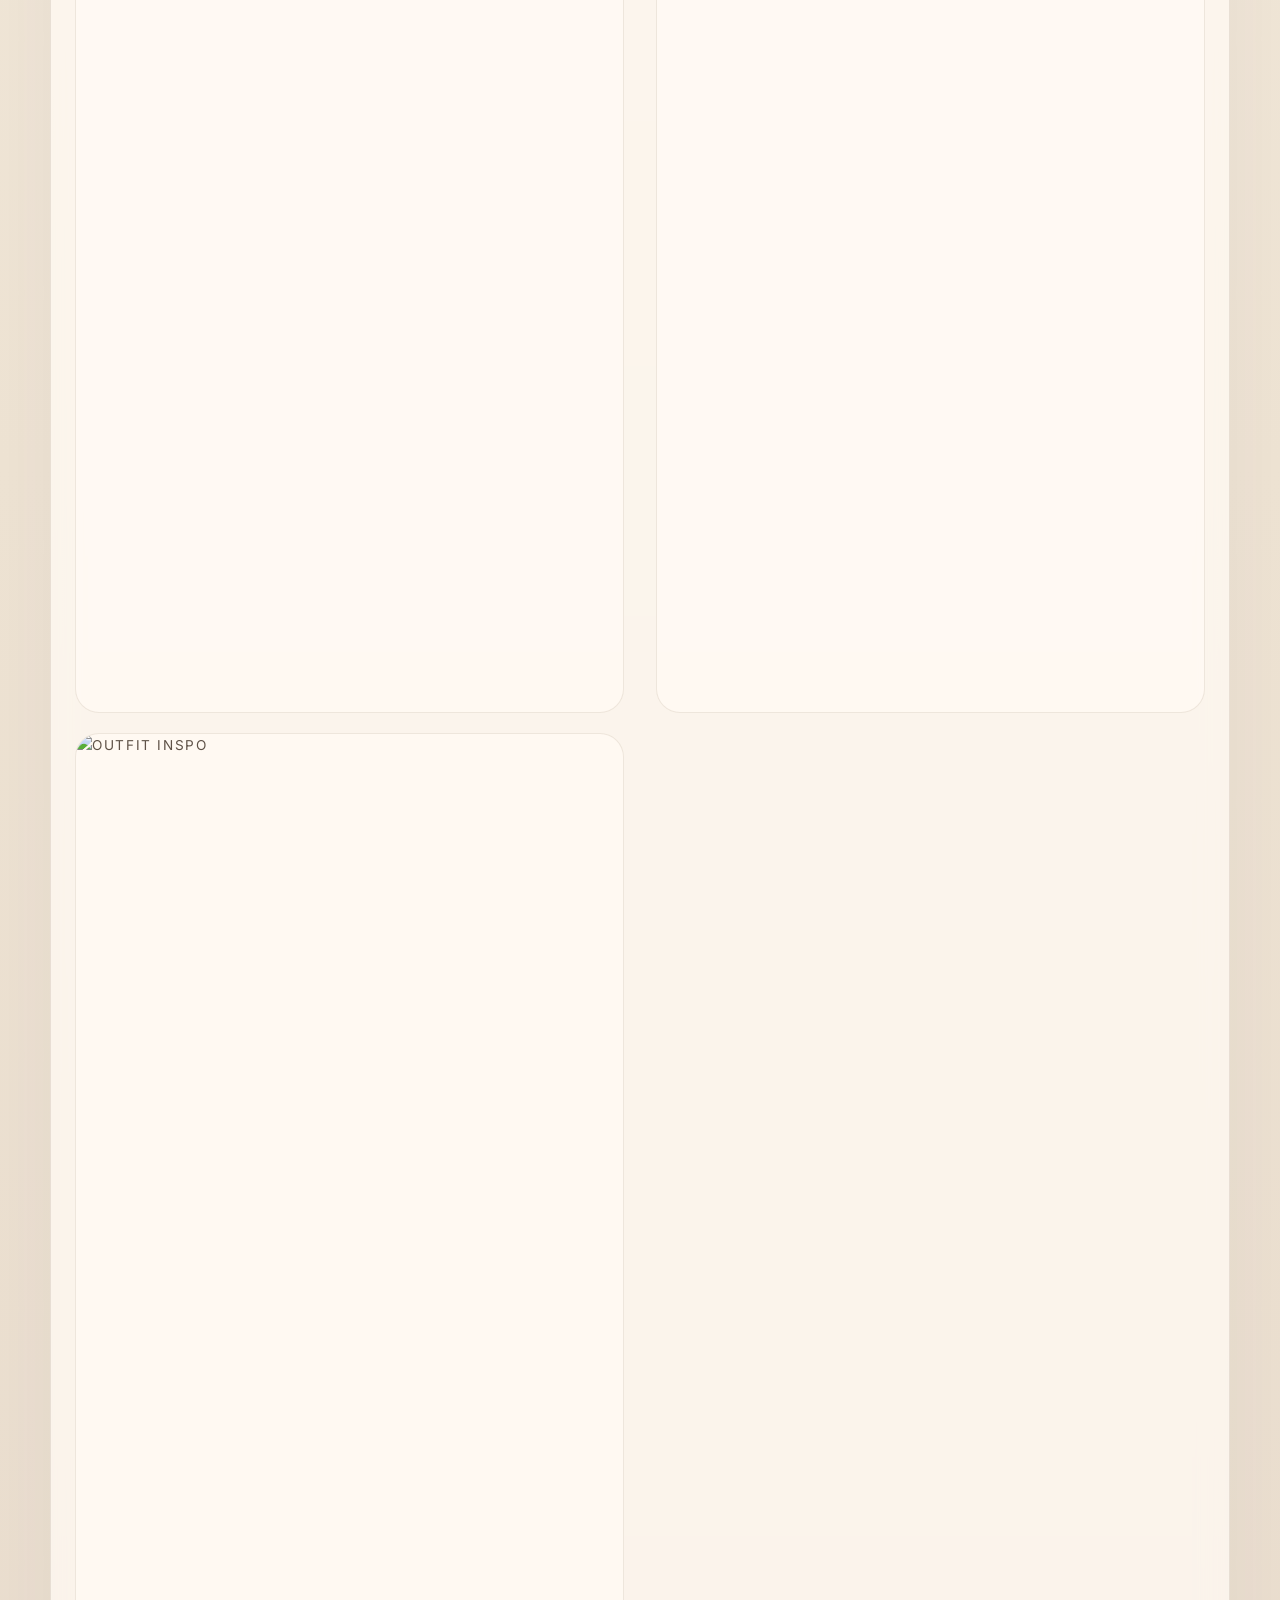
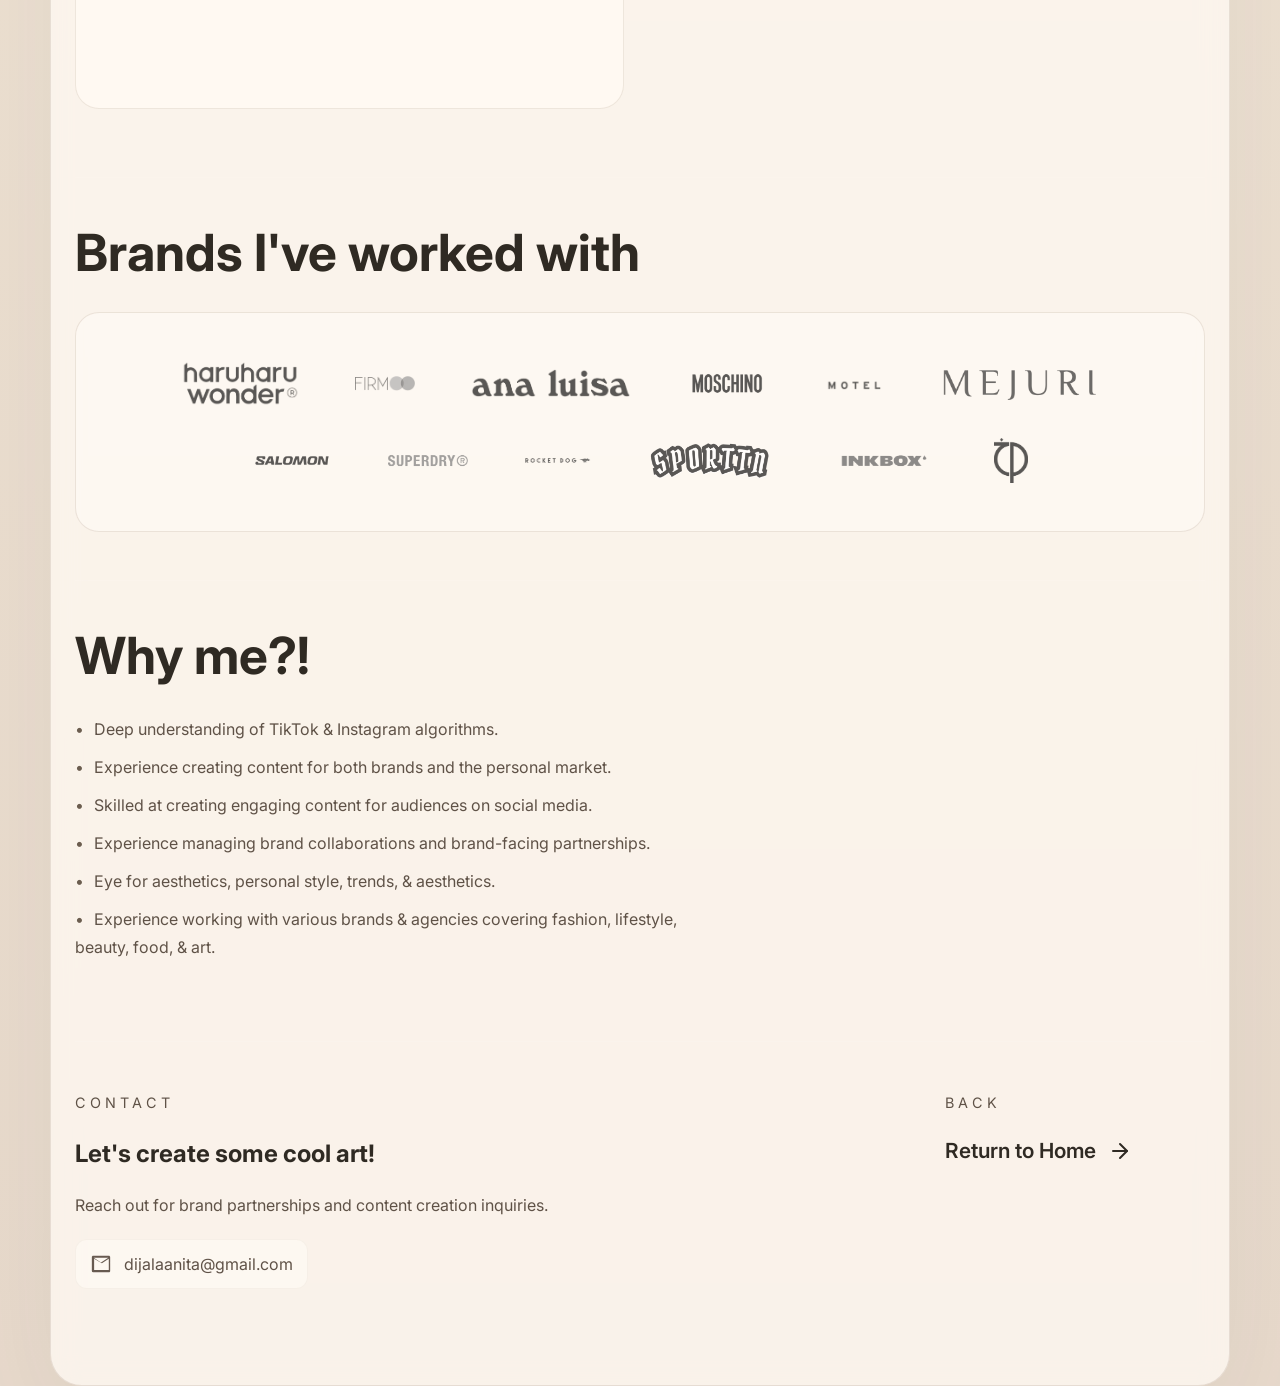
==== commit 38a9ac60: "uodate" ====
--- a/media-kit.html
+++ b/media-kit.html
@@ -67,13 +67,13 @@
           <div class="content-column">
             <h4>Get Ready With Me / Outfit Inspo</h4>
             <!-- PLACEHOLDER 3: TikTok/IG screenshots of GRWM and Outfit content -->
-            <div class="visual-card phone-mockup"><img src="IMG_6099.JPG" alt="GRWM Content" /></div>
-            <div class="visual-card phone-mockup"><img src="IMG_6100.JPG" alt="Outfit Inspo" /></div>
+            <div class="visual-card phone-mockup"><img src="IMG_6099.PNG" alt="GRWM Content" /></div>
+            <div class="visual-card phone-mockup"><img src="IMG_6100.PNG" alt="Outfit Inspo" /></div>
           </div>
           <div class="content-column">
             <h4>Fashion & Lifestyle / Vlogs</h4>
             <!-- PLACEHOLDER 4: Screenshots of Vlogs and Lifestyle content -->
-            <div class="visual-card phone-mockup"><img src="IMG_6098.JPG" alt="Vlog Content" /></div>
+            <div class="visual-card phone-mockup"><img src="IMG_6098.PNG" alt="Vlog Content" /></div>
           </div>
         </div>
       </section>
@@ -90,7 +90,7 @@
           <img src="IMG_4629.png" alt="Ana Luisa" class="brand-logo" />
           <img src="40DC8D34-AB48-4619-B444-0A5CC9B9FF35_L0_001-2025-10-23, 3_43_23 PM.png" alt="Moschino" class="brand-logo" />
           <img src="IMG_4622.webp" alt="Motel" class="brand-logo" />
-          <img src="IMG_4621.webp" alt="Mejuri" class="brand-logo" />
+          <img src="IMG_4621.png" alt="Mejuri" class="brand-logo" />
           <img src="IMG_4615.png" alt="Salomon" class="brand-logo" />
           <img src="CB5D2F7A-D477-49D7-A1CE-CCCB8D6F5206_L0_001-2025-10-23, 3_42_48 PM.png" alt="Superdry" class="brand-logo" />
           <img src="5BD55637-5354-4FE4-A899-8B6B565A0A5D_L0_001-2025-10-23, 3_43_06 PM.webp" alt="Rocket Dog" class="brand-logo" />
